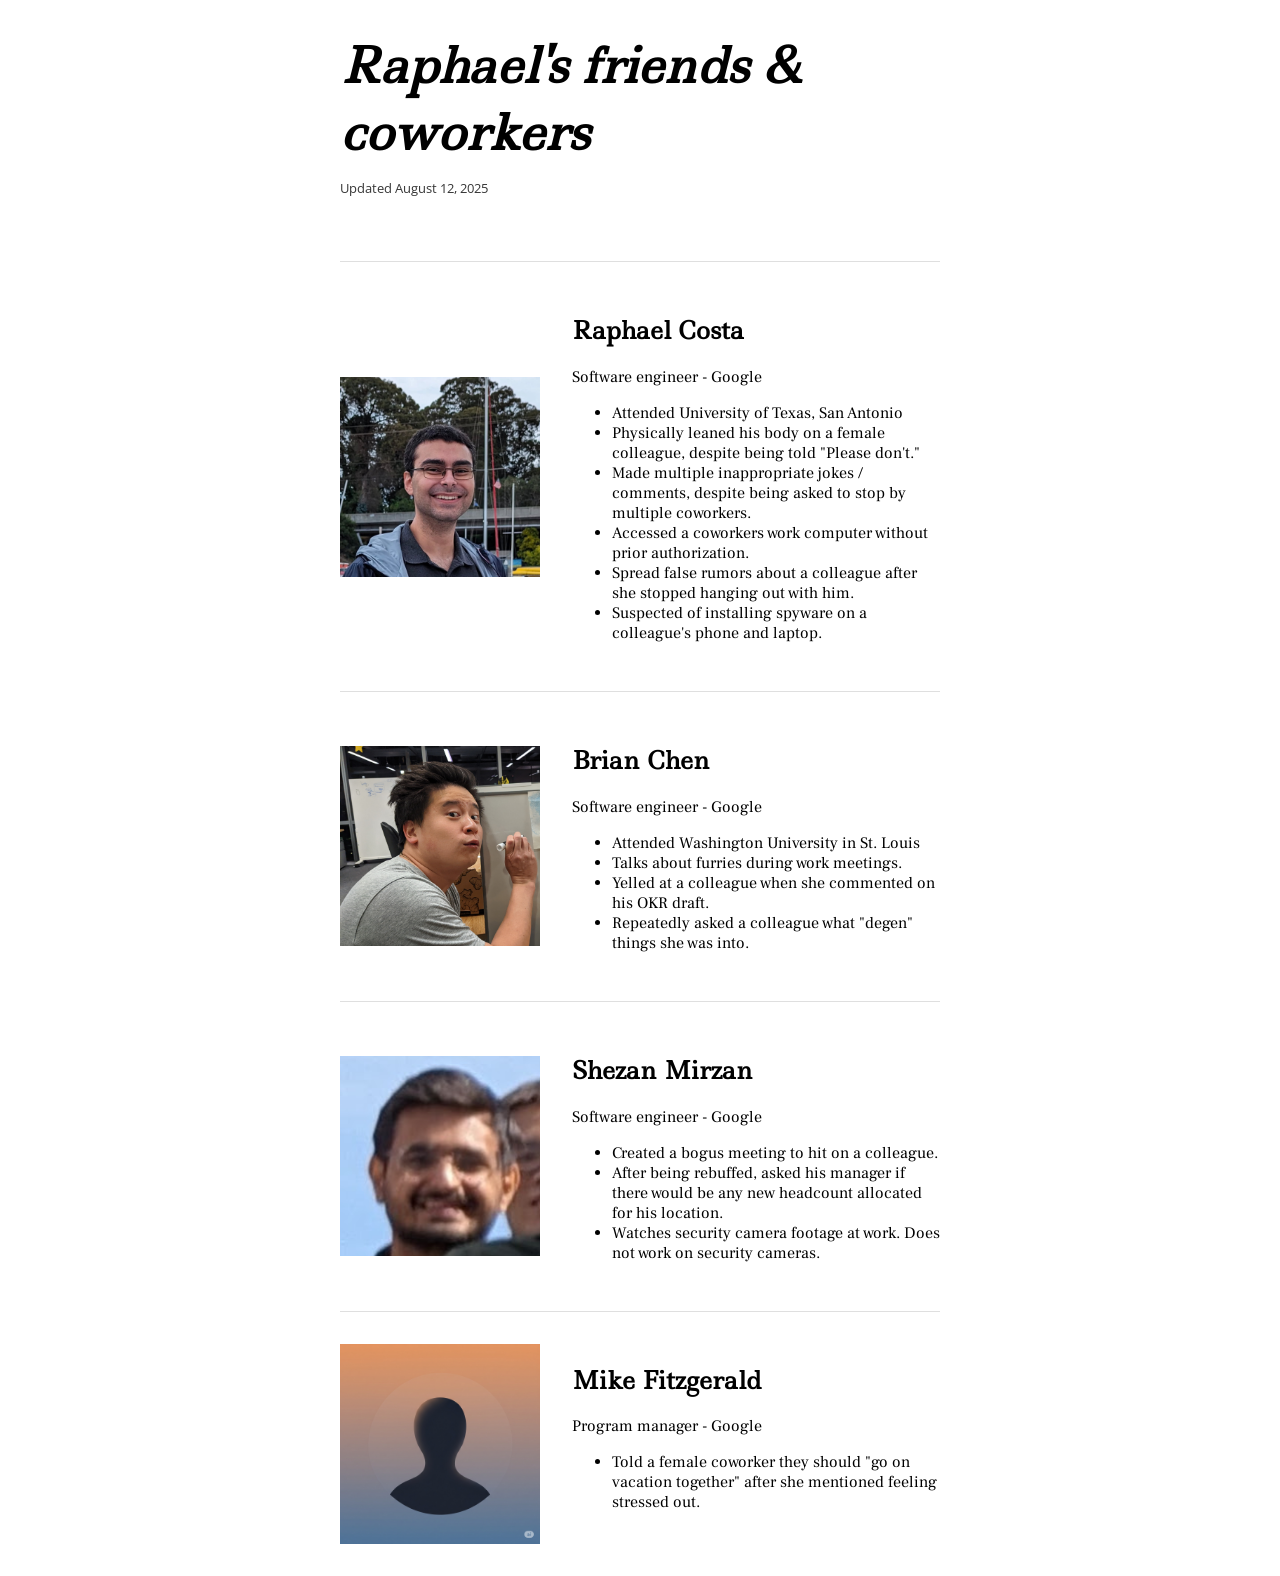
==== coworkers.html @ ea8a1d9b "Add coworkers page" ====
<!DOCTYPE html>
<html lang="en">
  <head>
    <meta charset="UTF-8">
    <meta name="viewport" content="width=device-width, initial-scale=1.0">
    <meta http-equiv="X-UA-Compatible" content="ie=edge">
    <title>Shitty Coworkers</title>
    <link rel="preconnect" href="https://fonts.googleapis.com">
    <link rel="preconnect" href="https://fonts.gstatic.com" crossorigin>
    <link href="https://fonts.googleapis.com/css2?family=Frank+Ruhl+Libre:wght@300..900&family=Ledger&family=Open+Sans:ital,wght@0,300..800;1,300..800&display=swap" rel="stylesheet">
    <link rel="stylesheet" href="style.css">
    <link rel="stylesheet" href="coworkers.css">
    <link rel="icon" href="favicon.ico" type="image/x-icon">
  </head>
  <body>
    <header>
      <h1>Raphael's friends & coworkers</h1>
      <p class="subtitle">Updated August 12, 2025</p>
    </header>
    <div class="coworker">
      <img src="raphael_costa.jpg">
      <div>
        <h2>Raphael Costa</h2>
        <p>Software engineer - Google</p>
        <ul>
          <li>Attended University of Texas, San Antonio</li>
          <li>Physically leaned his body on a female colleague, despite being told "Please don't."</li>
          <li>Made multiple inappropriate jokes / comments, despite being asked to stop by multiple coworkers.</li>
          <li>Accessed a coworkers work computer without prior authorization.</li>
          <li>Spread false rumors about a colleague after she stopped hanging out with him.</li>
          <li>Suspected of installing spyware on a colleague's phone and laptop.</li>
        </ul>
      </div>
    </div>
    <div class="coworker" id="brianchen">
      <img src="brian_chen.jpg">
      <div>
        <h2>Brian Chen</h2>
        <p>Software engineer - Google</p>
        <ul>
          <li>Attended Washington University in St. Louis</li>
          <li>Talks about furries during work meetings.</li>
          <li>Yelled at a colleague when she commented on his OKR draft.</li>
          <li>Repeatedly asked a colleague what "degen" things she was into.</li>
        </ul>
      </div>
    </div>
    <div class="coworker">
      <img src="shezan_mirzan.jpg">
      <div>
        <h2>Shezan Mirzan</h2>
        <p>Software engineer - Google</p>
        <ul>
          <li>Created a bogus meeting to hit on a colleague.</li>
          <li>After being rebuffed, asked his manager if there would be any new headcount allocated for his location.</li>
          <li>Watches security camera footage at work. Does not work on security cameras.</li>
        </ul>
      </div>
    </div>
    <div class="coworker">
      <img src="anon.png">
      <div>
        <h2>Mike Fitzgerald</h2>
        <p>Program manager - Google</p>
        <ul>
          <li>Told a female coworker they should "go on vacation together" after she mentioned feeling stressed out.</li>
        </ul>
      </div>
    </div>
  </body>
</html>
---- style.css ----
body {
	max-width: 600px;
	margin: auto;
	padding-right: 1rem;
	padding-left: 1rem;
}

nav {
	align-items: center;
	border-bottom: 1px solid black;
	display: flex;
	justify-content: space-between;
	margin-bottom: 4rem;
	padding: 0.825rem 0;
}

nav a, .subtitle {
	color: rgb(54, 54, 54);
  font-family: "Open Sans", sans-serif;
  font-size: 0.825rem;
	text-decoration: none;
}


header {
	margin: 2rem 0 4rem;
}

h1, h2 {
  font-family: "Ledger", serif;
}

h1 {
  font-size: 3rem;
  font-style: italic;
  margin: 0;
}

img {
	width: 50%;
}

li, p {
  font-family: "Frank Ruhl Libre", serif;
  font-size: 1rem;
}
---- coworkers.css ----
.coworker {
	border-top: 1px solid #DFDFDF;
	display: flex;
	padding: 2rem 0;
}

img {
	object-fit: scale-down;
	margin-right: 2rem;
	width: 200px;
}
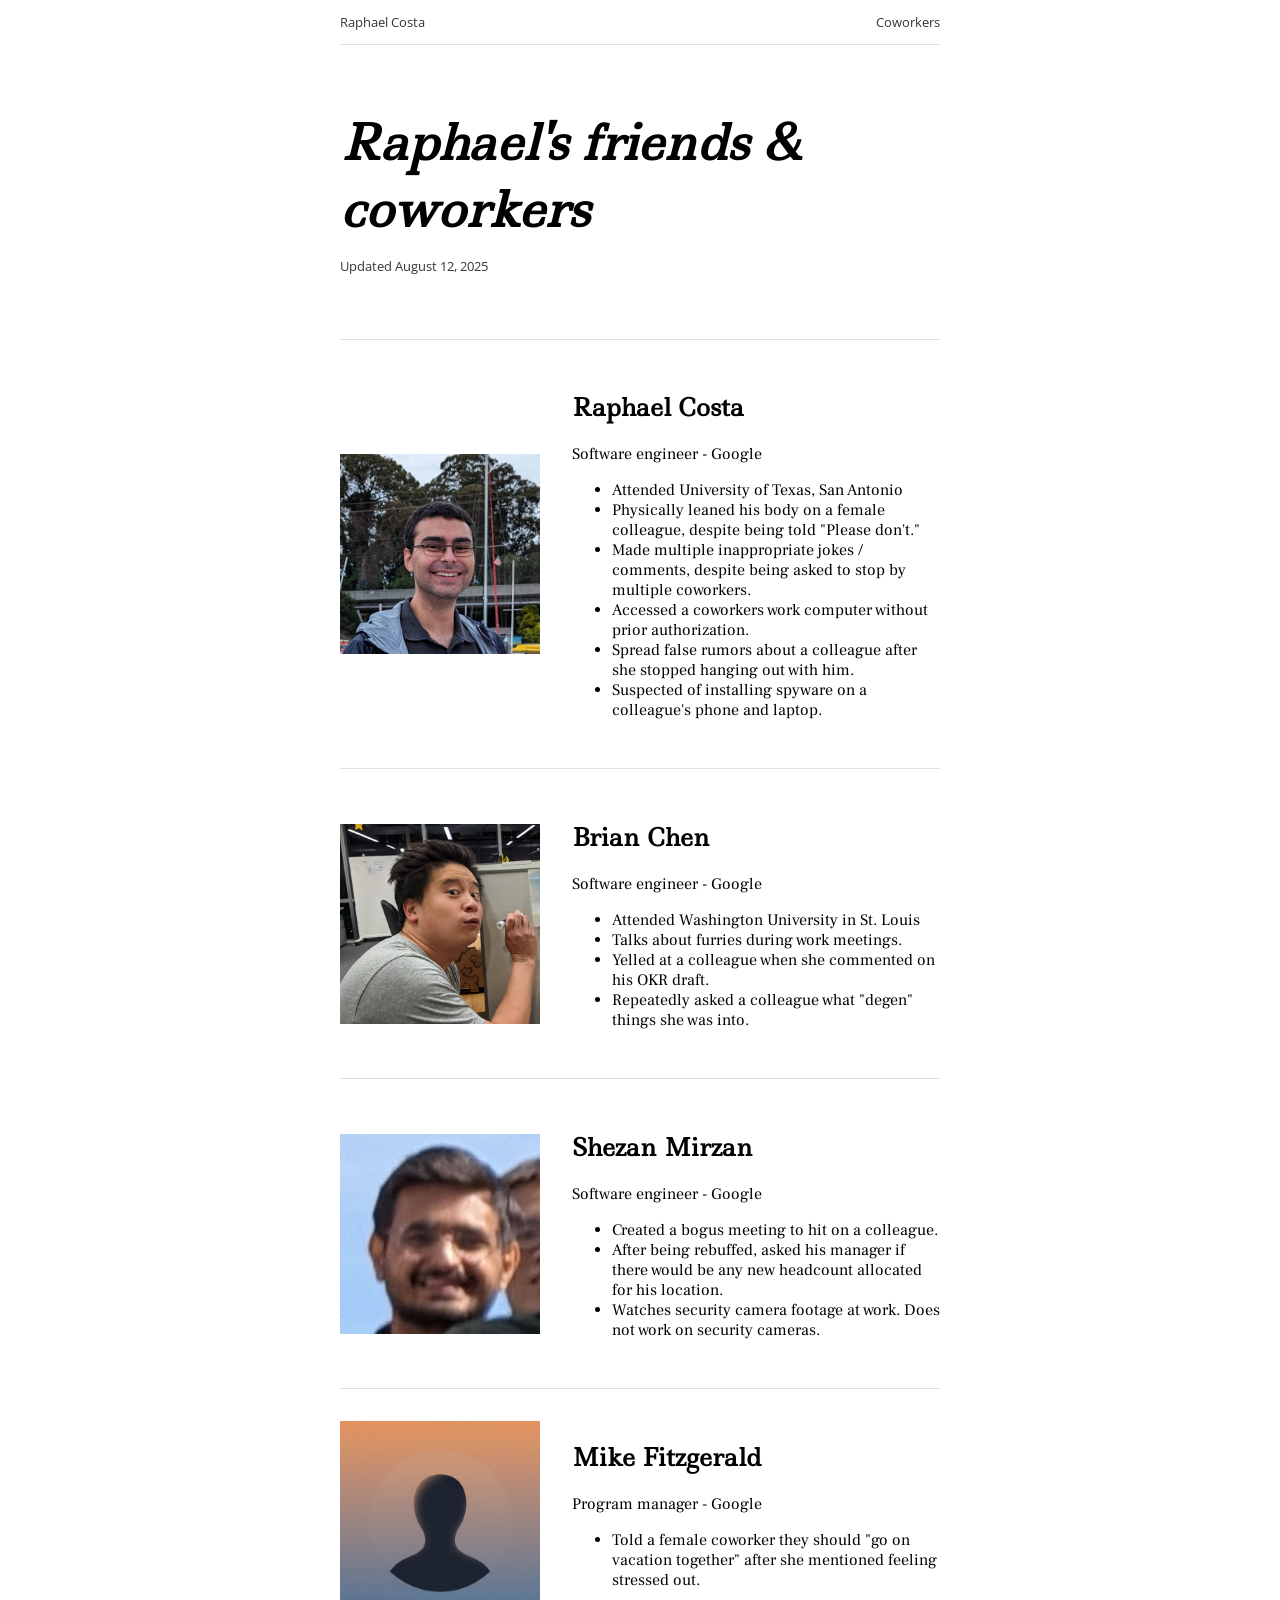
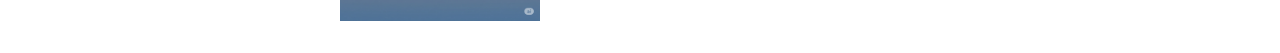
==== commit 0ba83875: "add nav" ====
--- a/coworkers.html
+++ b/coworkers.html
@@ -13,6 +13,10 @@
     <link rel="icon" href="favicon.ico" type="image/x-icon">
   </head>
   <body>
+    <nav>
+      <a href="index.html">Raphael Costa</a>
+      <a href="coworkers.html">Coworkers</a>
+    </nav>
     <header>
       <h1>Raphael's friends & coworkers</h1>
       <p class="subtitle">Updated August 12, 2025</p>
--- a/style.css
+++ b/style.css
@@ -7,7 +7,7 @@
 
 nav {
 	align-items: center;
-	border-bottom: 1px solid black;
+	border-bottom: 1px solid #DFDFDF;
 	display: flex;
 	justify-content: space-between;
 	margin-bottom: 4rem;
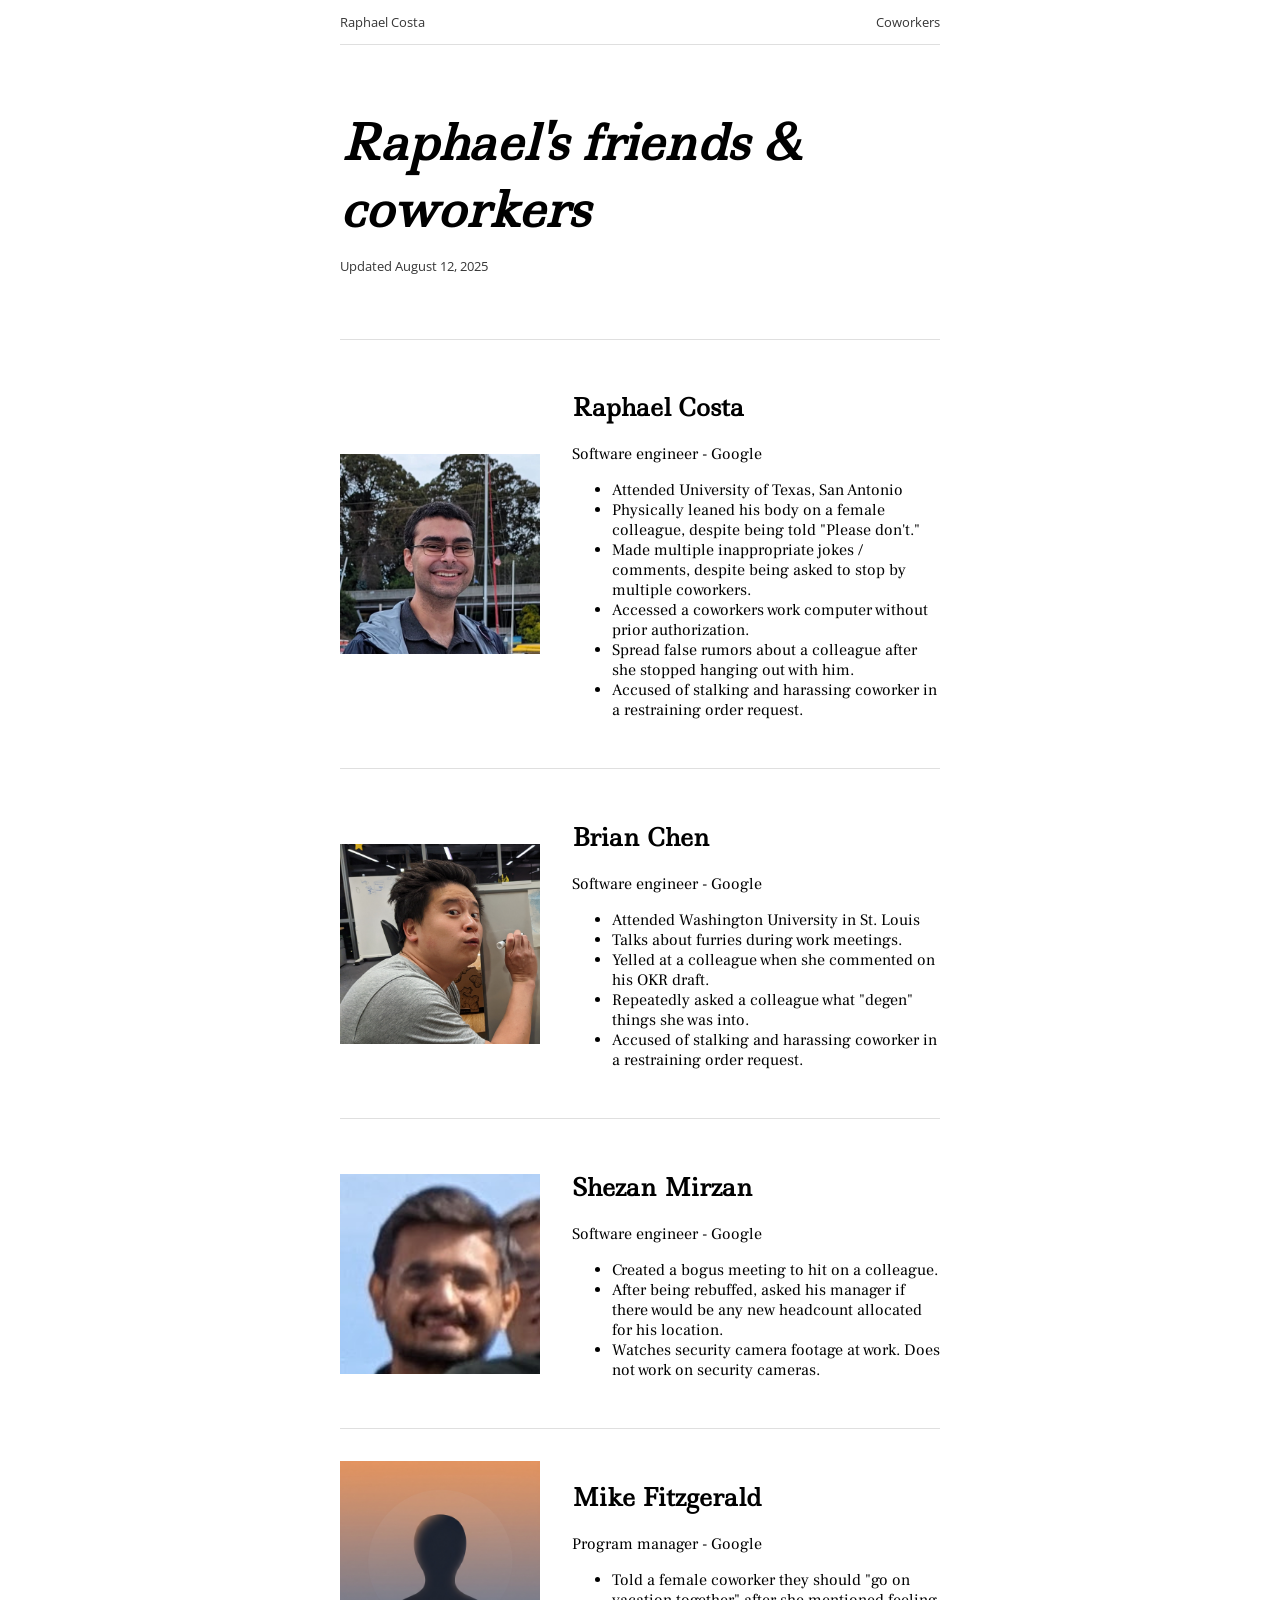
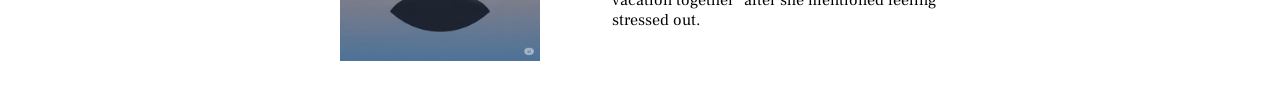
==== commit f60f3790: "add restraining order stuff" ====
--- a/coworkers.html
+++ b/coworkers.html
@@ -32,7 +32,7 @@
           <li>Made multiple inappropriate jokes / comments, despite being asked to stop by multiple coworkers.</li>
           <li>Accessed a coworkers work computer without prior authorization.</li>
           <li>Spread false rumors about a colleague after she stopped hanging out with him.</li>
-          <li>Suspected of installing spyware on a colleague's phone and laptop.</li>
+          <li>Accused of stalking and harassing coworker in a restraining order request.</li>
         </ul>
       </div>
     </div>
@@ -46,6 +46,7 @@
           <li>Talks about furries during work meetings.</li>
           <li>Yelled at a colleague when she commented on his OKR draft.</li>
           <li>Repeatedly asked a colleague what "degen" things she was into.</li>
+          <li>Accused of stalking and harassing coworker in a restraining order request.</li>
         </ul>
       </div>
     </div>
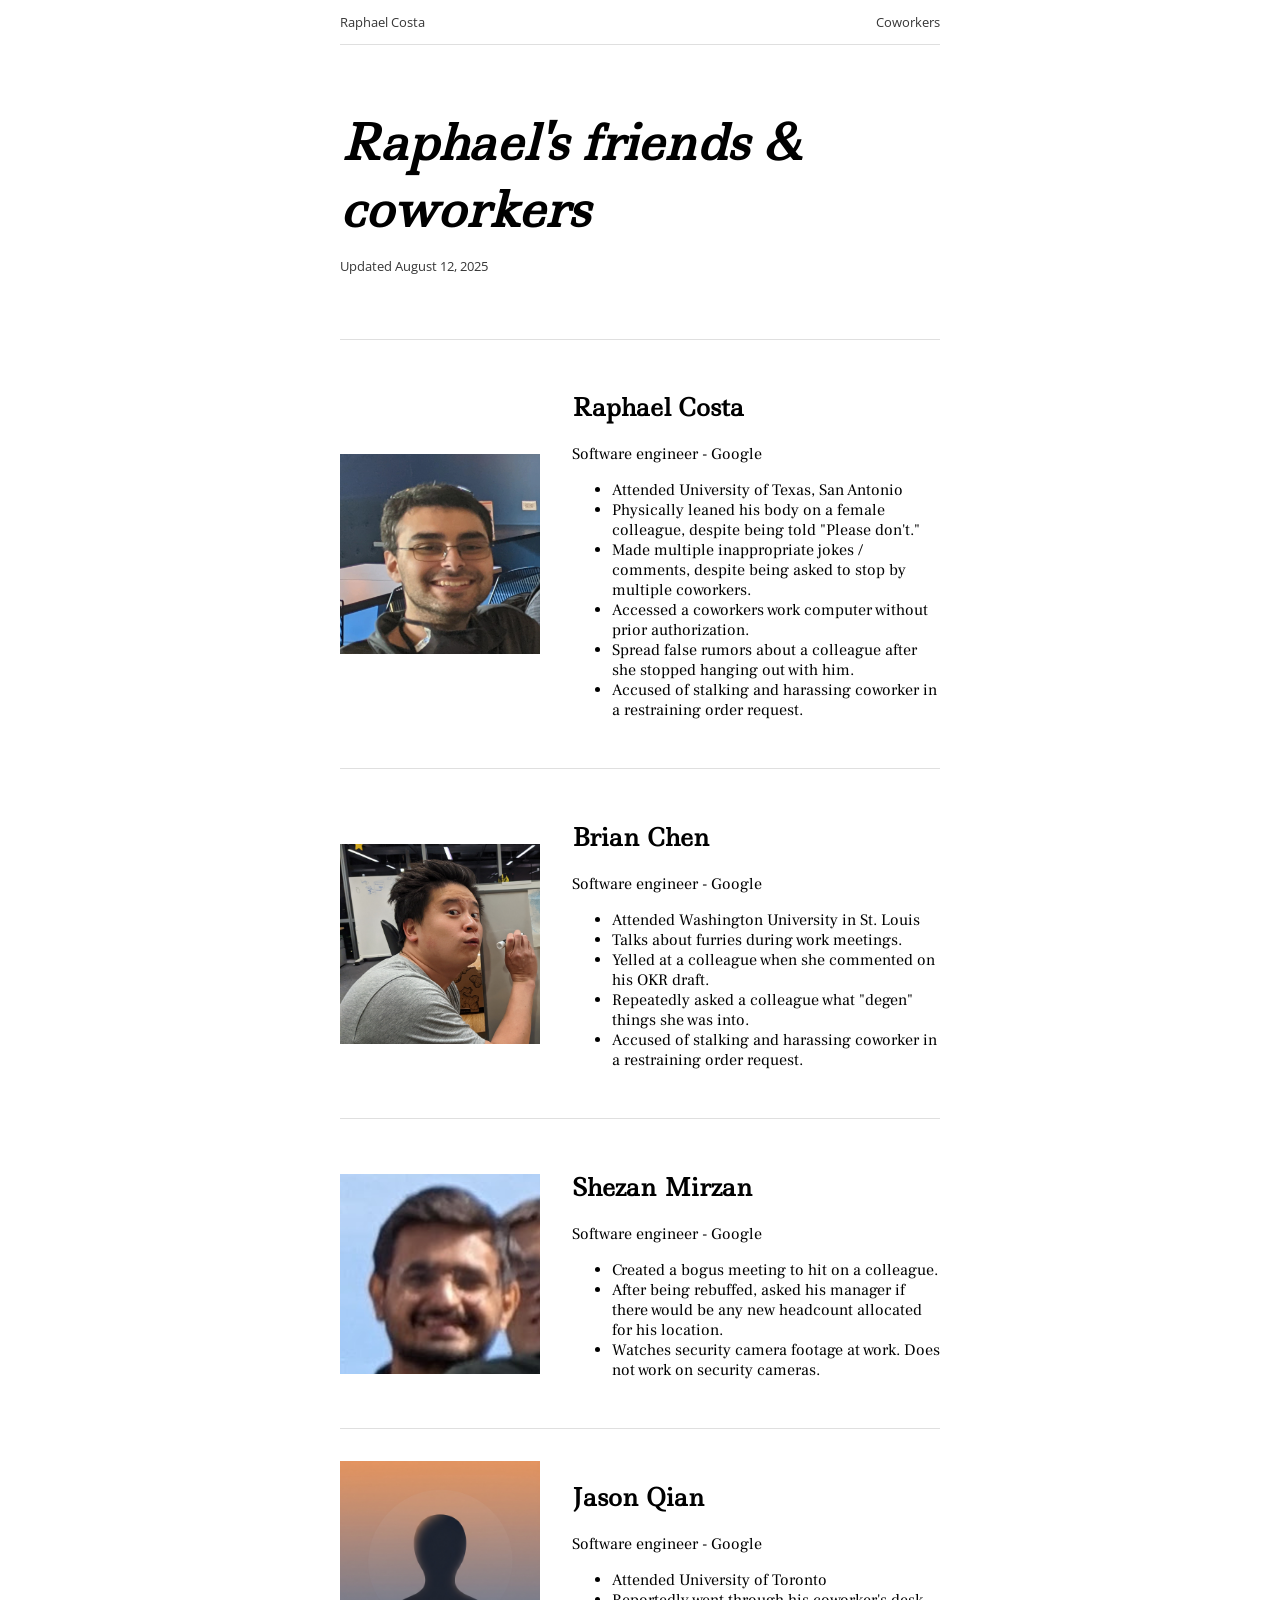
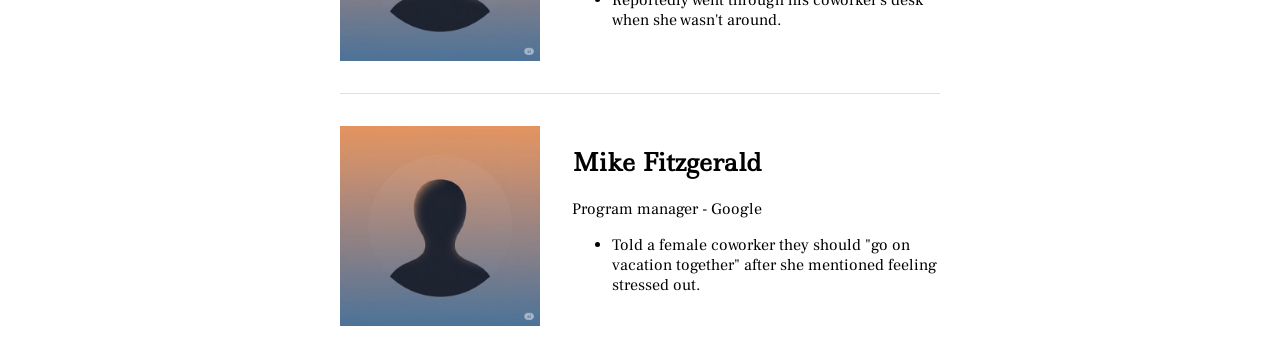
==== commit 008738a8: "Add Jason" ====
--- a/coworkers.html
+++ b/coworkers.html
@@ -4,7 +4,7 @@
     <meta charset="UTF-8">
     <meta name="viewport" content="width=device-width, initial-scale=1.0">
     <meta http-equiv="X-UA-Compatible" content="ie=edge">
-    <title>Shitty Coworkers</title>
+    <title>Raphael's Coworkers</title>
     <link rel="preconnect" href="https://fonts.googleapis.com">
     <link rel="preconnect" href="https://fonts.gstatic.com" crossorigin>
     <link href="https://fonts.googleapis.com/css2?family=Frank+Ruhl+Libre:wght@300..900&family=Ledger&family=Open+Sans:ital,wght@0,300..800;1,300..800&display=swap" rel="stylesheet">
@@ -65,6 +65,17 @@
     <div class="coworker">
       <img src="anon.png">
       <div>
+        <h2>Jason Qian</h2>
+        <p>Software engineer - Google</p>
+        <ul>
+          <li>Attended University of Toronto</li>
+          <li>Reportedly went through his coworker's desk when she wasn't around.</li>
+        </ul>
+      </div>
+    </div>
+    <div class="coworker">
+      <img src="anon.png">
+      <div>
         <h2>Mike Fitzgerald</h2>
         <p>Program manager - Google</p>
         <ul>
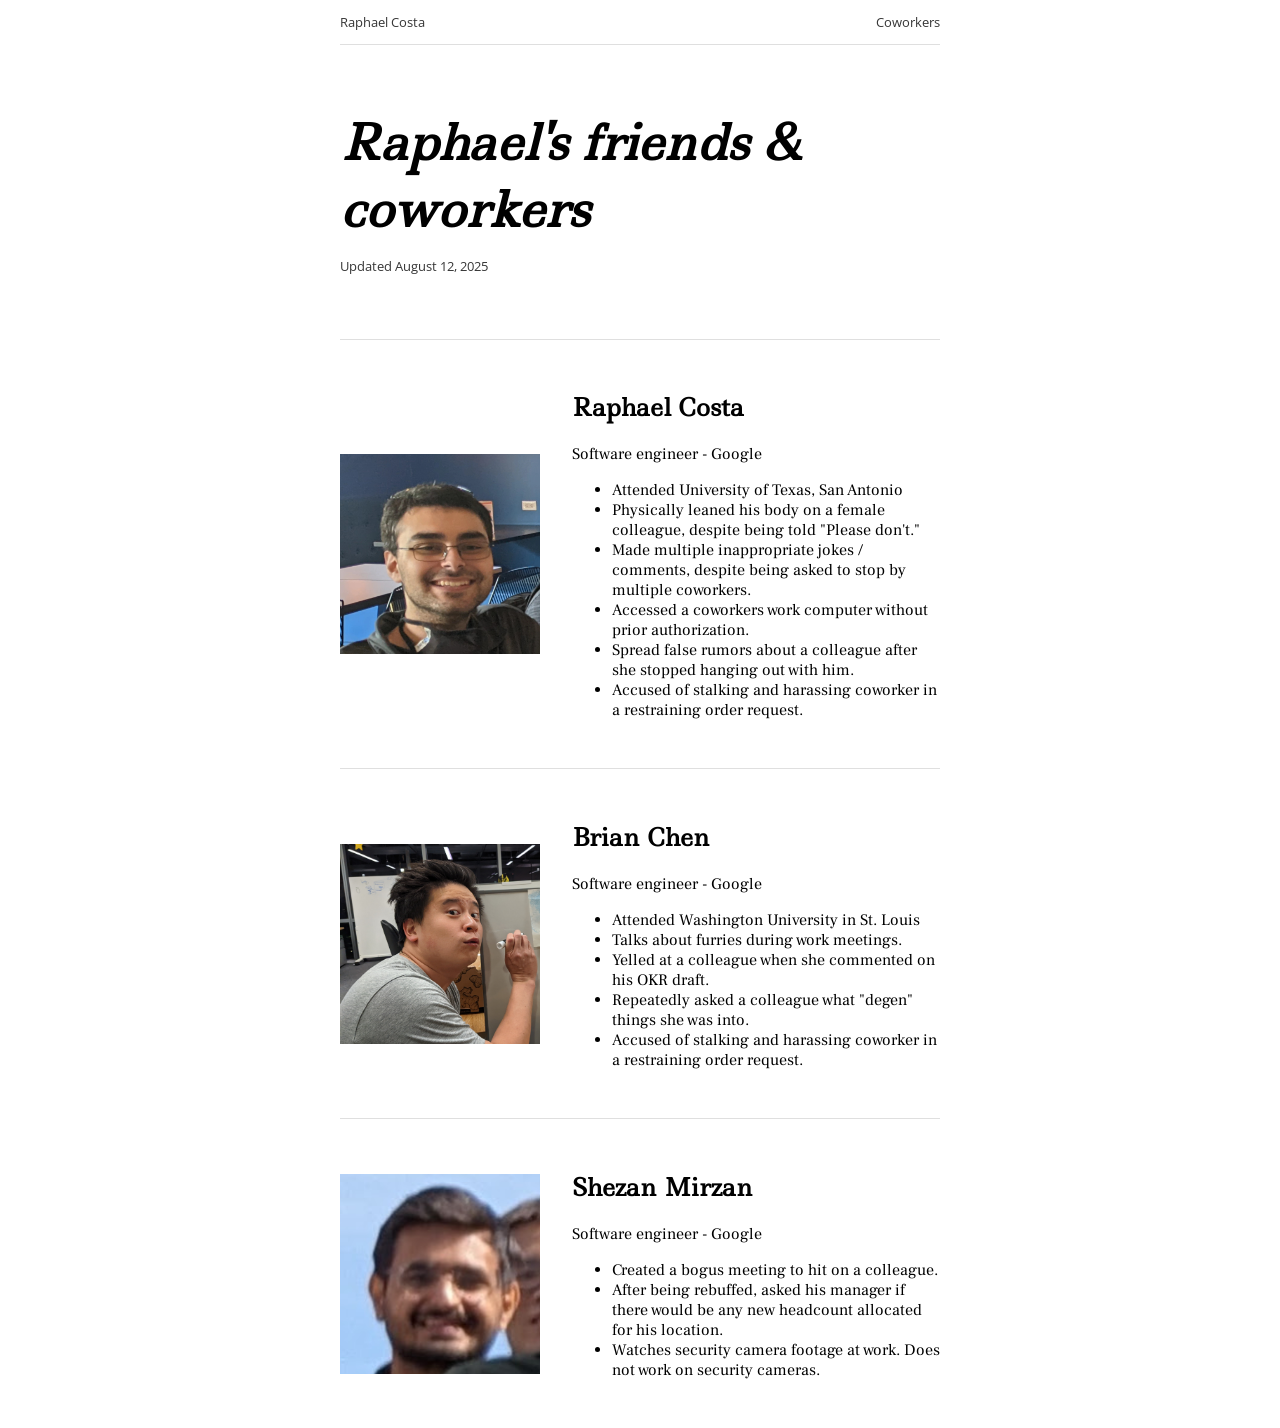
==== commit fea1dae4: "update coworkers" ====
--- a/coworkers.html
+++ b/coworkers.html
@@ -4,7 +4,7 @@
     <meta charset="UTF-8">
     <meta name="viewport" content="width=device-width, initial-scale=1.0">
     <meta http-equiv="X-UA-Compatible" content="ie=edge">
-    <title>Raphael's Coworkers</title>
+    <title>Raphael Costa's Coworkers</title>
     <link rel="preconnect" href="https://fonts.googleapis.com">
     <link rel="preconnect" href="https://fonts.gstatic.com" crossorigin>
     <link href="https://fonts.googleapis.com/css2?family=Frank+Ruhl+Libre:wght@300..900&family=Ledger&family=Open+Sans:ital,wght@0,300..800;1,300..800&display=swap" rel="stylesheet">
@@ -62,26 +62,5 @@
         </ul>
       </div>
     </div>
-    <div class="coworker">
-      <img src="anon.png">
-      <div>
-        <h2>Jason Qian</h2>
-        <p>Software engineer - Google</p>
-        <ul>
-          <li>Attended University of Toronto</li>
-          <li>Reportedly went through his coworker's desk when she wasn't around.</li>
-        </ul>
-      </div>
-    </div>
-    <div class="coworker">
-      <img src="anon.png">
-      <div>
-        <h2>Mike Fitzgerald</h2>
-        <p>Program manager - Google</p>
-        <ul>
-          <li>Told a female coworker they should "go on vacation together" after she mentioned feeling stressed out.</li>
-        </ul>
-      </div>
-    </div>
   </body>
 </html>
